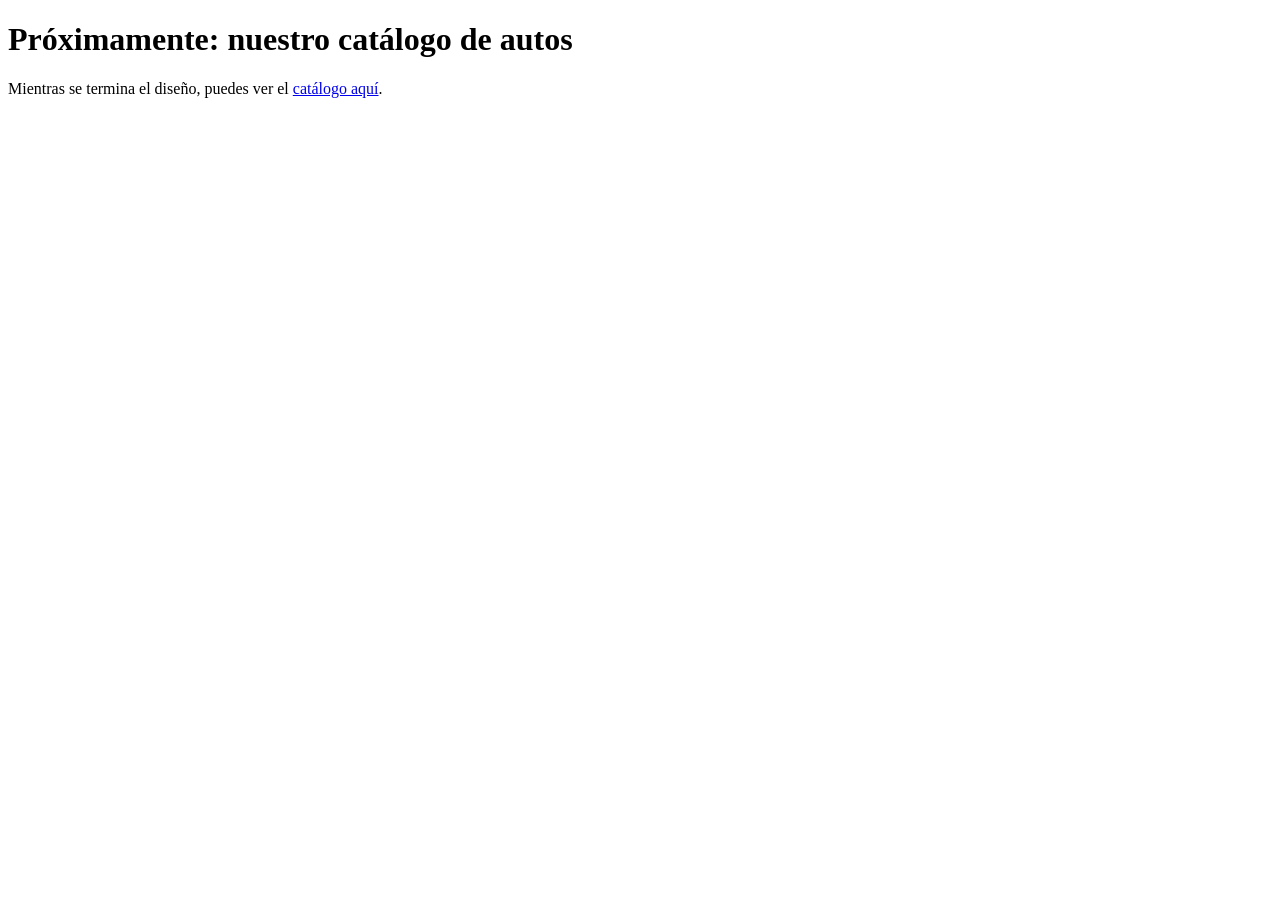
==== index.html @ 4cceaca0 "Add files via upload" ====
<!DOCTYPE html>
<html lang="es">
<head>
  <meta charset="UTF-8" />
  <meta name="viewport" content="width=device-width, initial-scale=1.0" />
  <title>Tu Agencia de Autos</title>
</head>
<body>
  <h1>Próximamente: nuestro catálogo de autos</h1>
  <p>Mientras se termina el diseño, puedes ver el <a href="catalogo.html">catálogo aquí</a>.</p>

  <!-- NOTA para quien diseñe esta página:
       El catálogo real vive en /data/autos.json y se actualiza
       automáticamente desde /admin.html. No hay que tocar ese archivo
       a mano, solo leerlo con fetch() como en catalogo.html -->
</body>
</html>
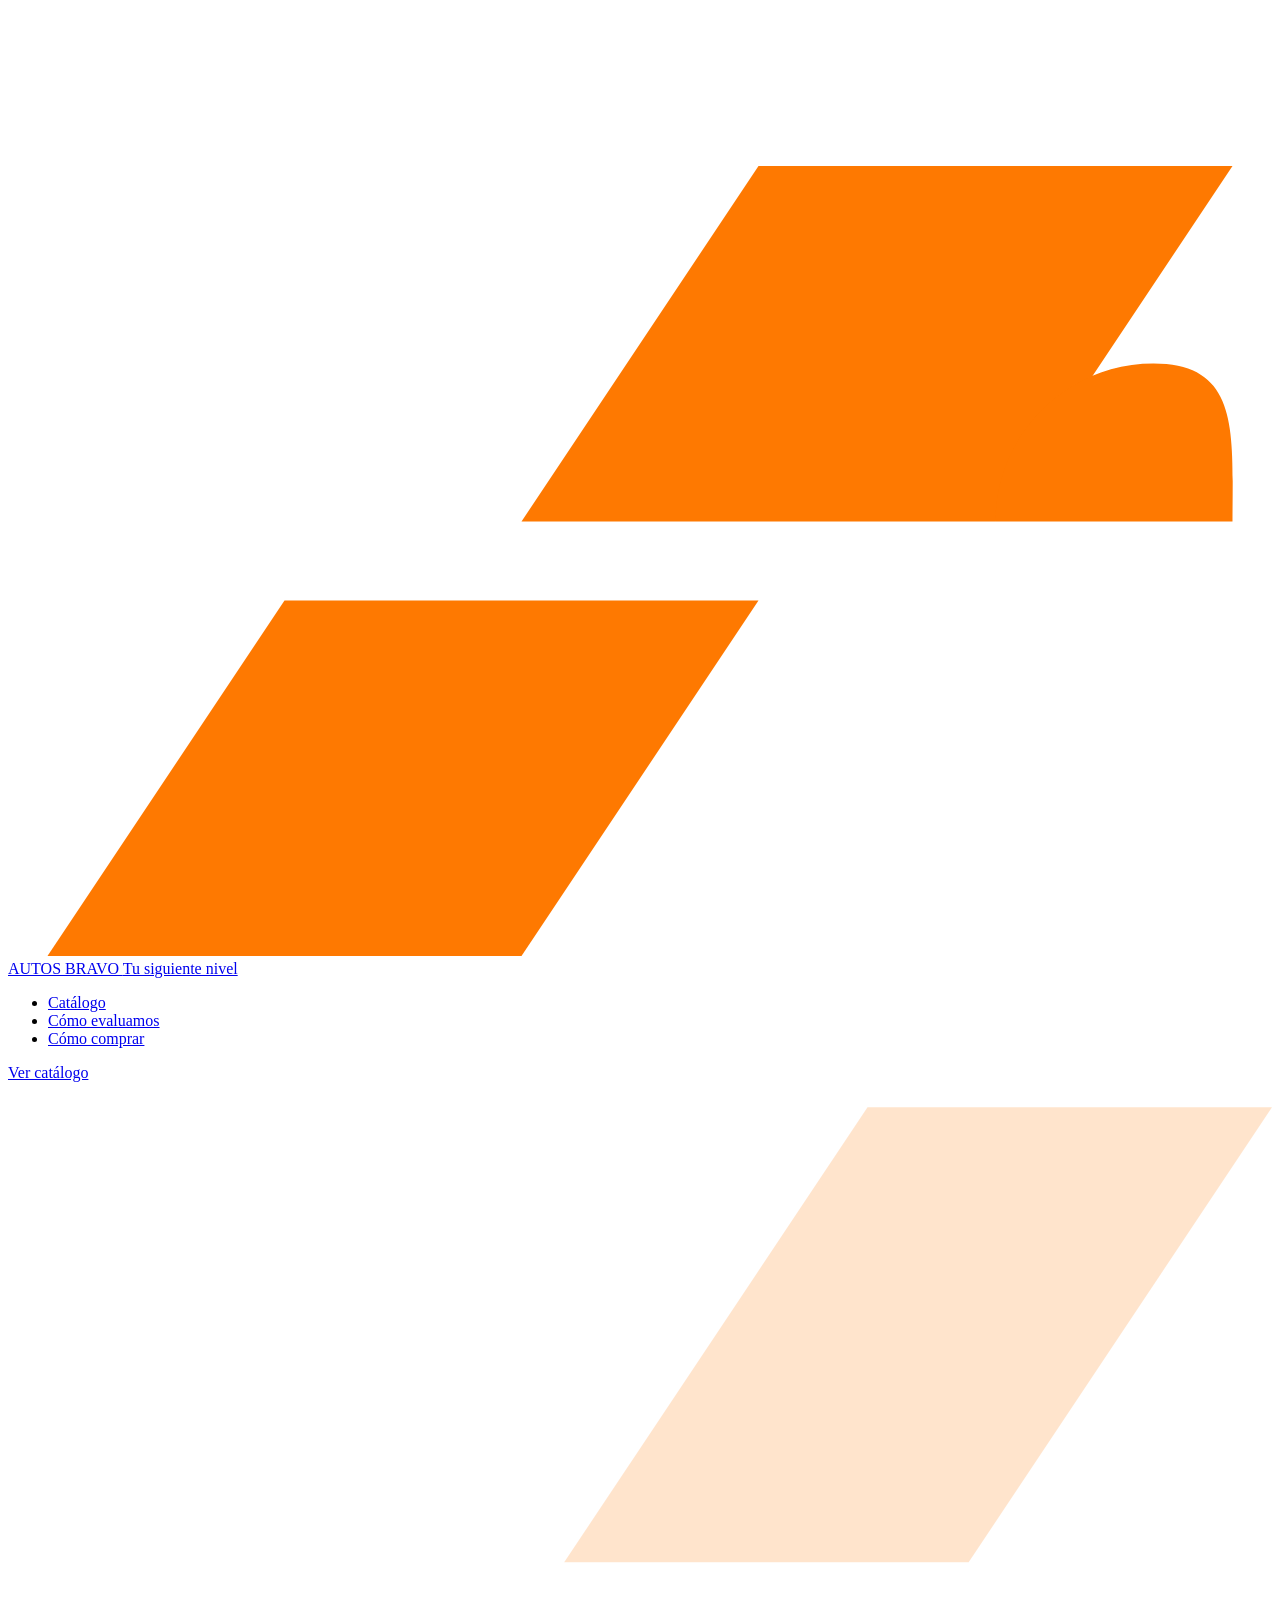
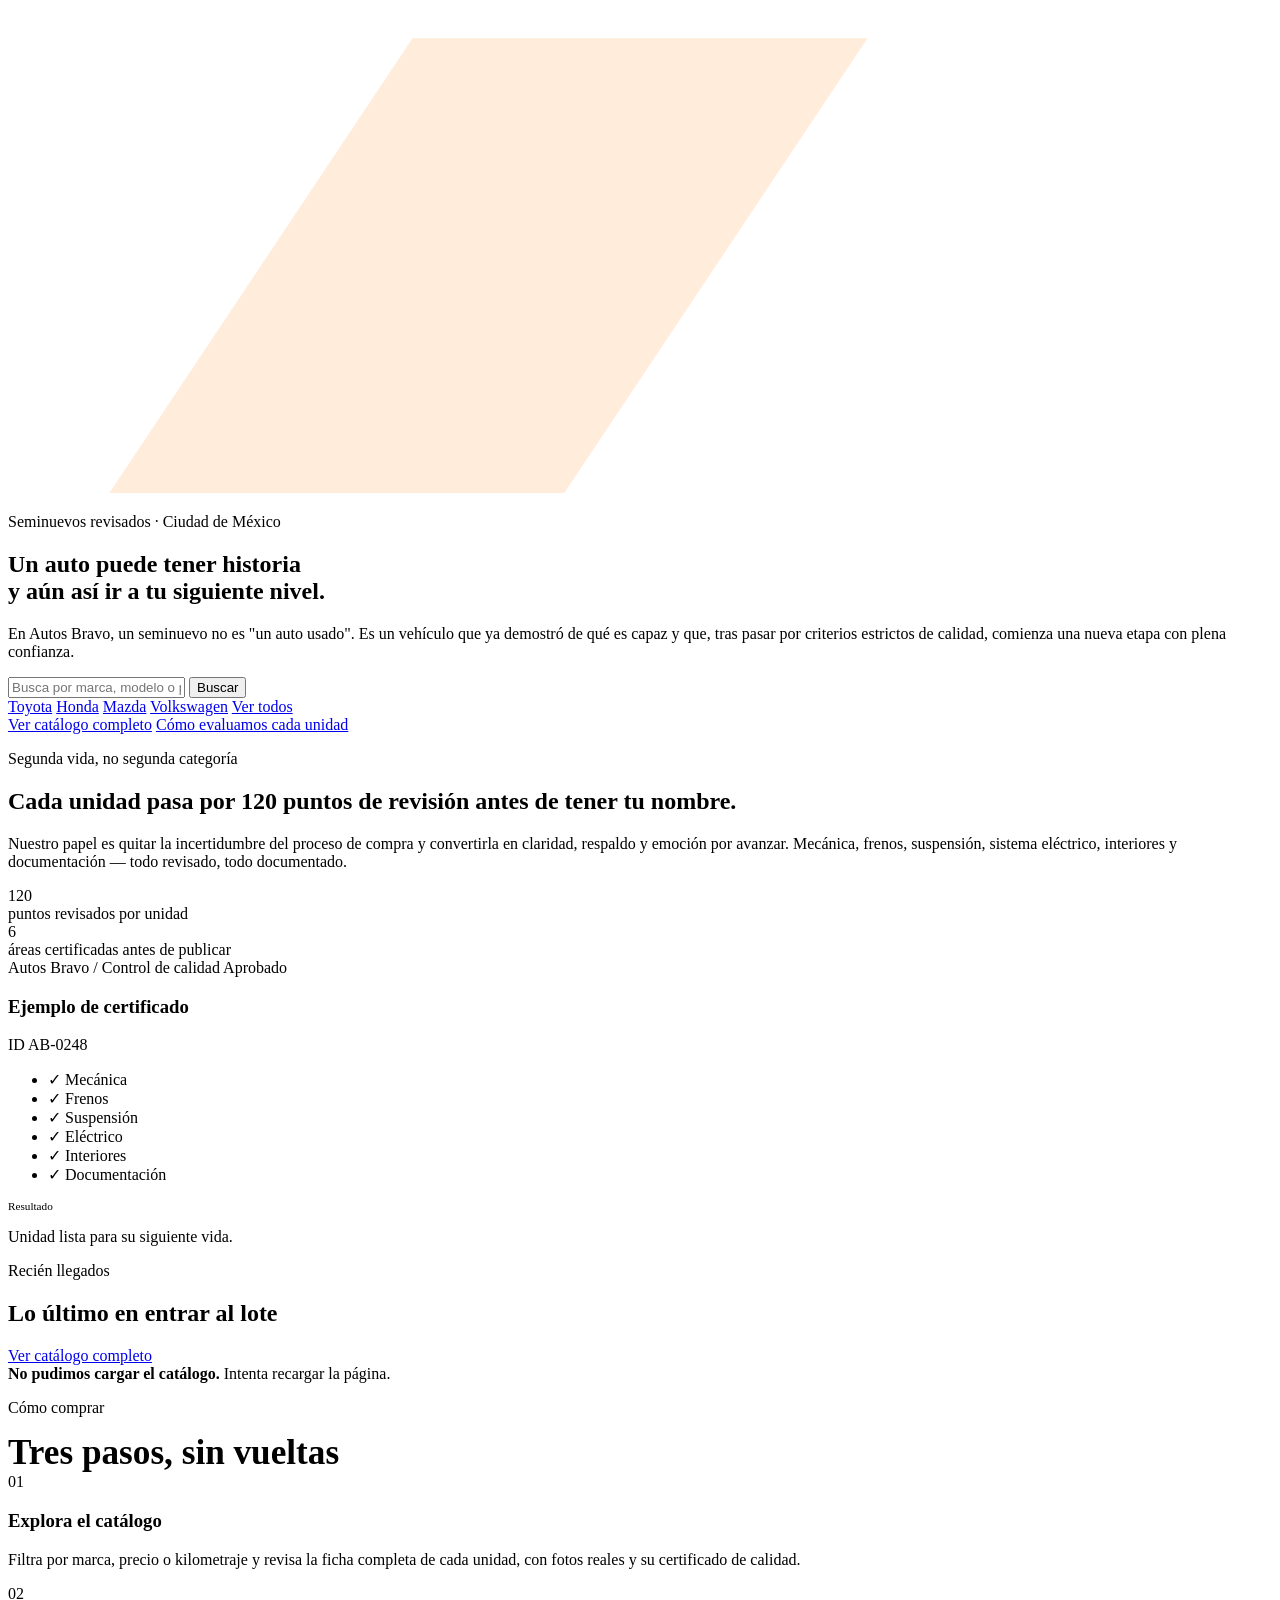
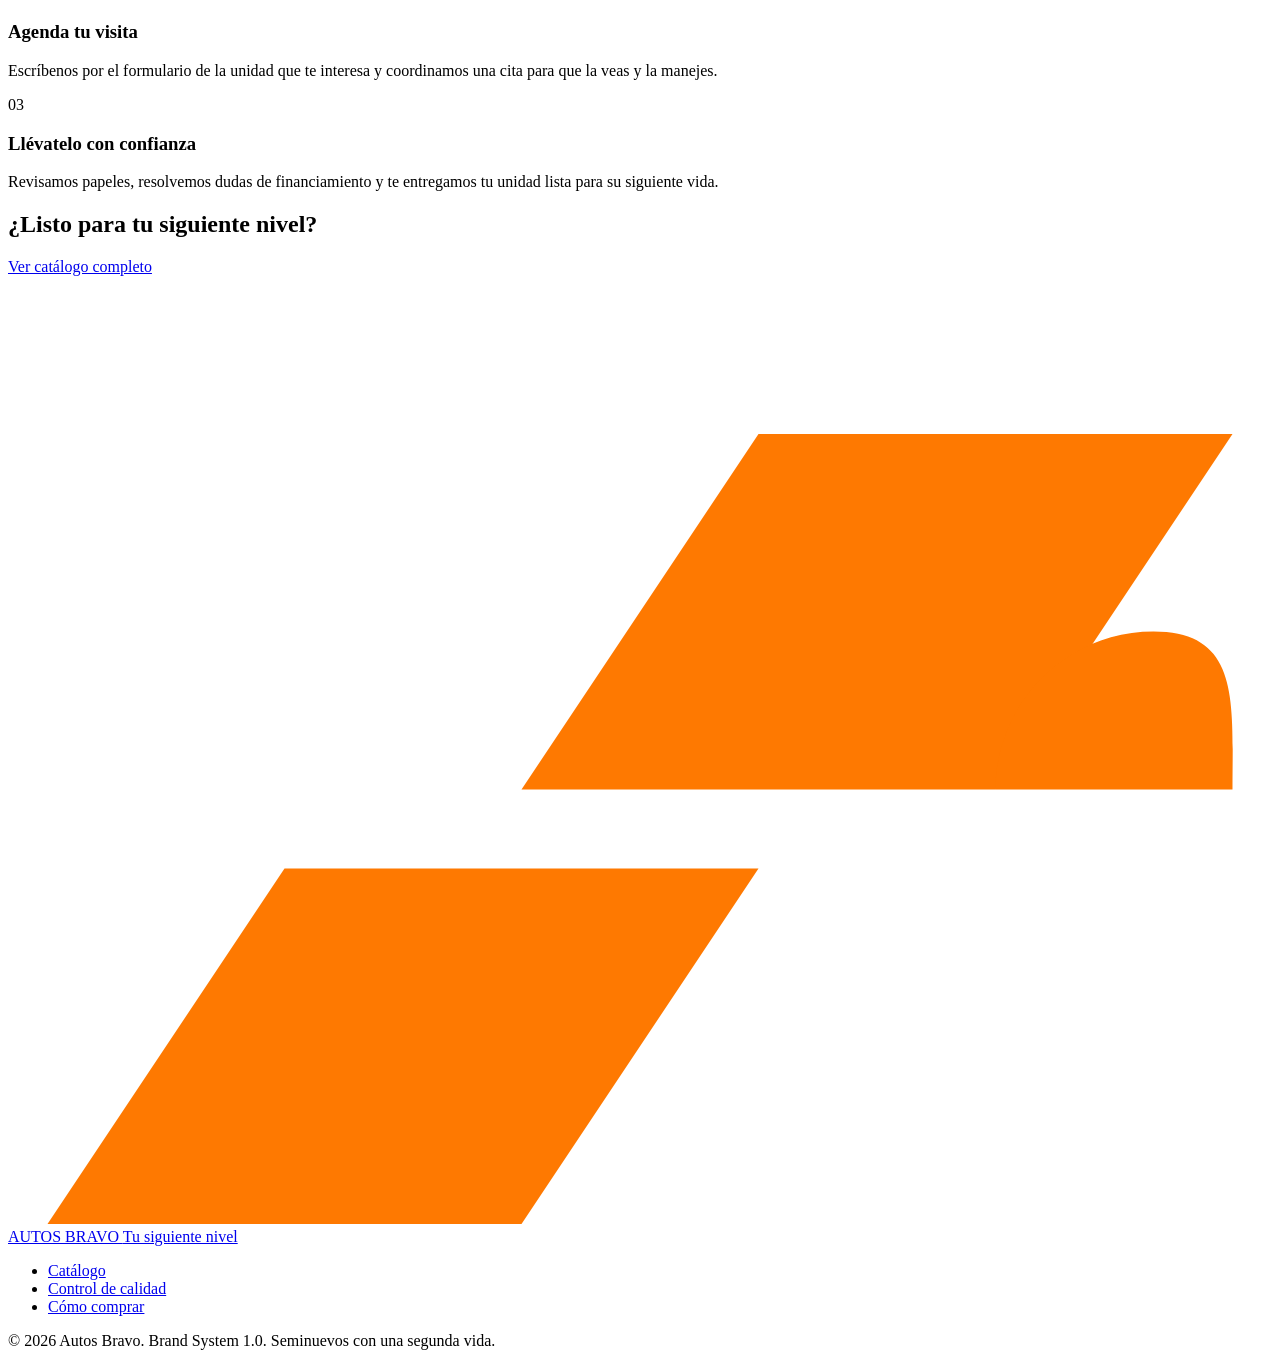
==== commit a2790ece: "Add files via upload" ====
--- a/index.html
+++ b/index.html
@@ -1,17 +1,229 @@
 <!DOCTYPE html>
 <html lang="es">
 <head>
-  <meta charset="UTF-8" />
-  <meta name="viewport" content="width=device-width, initial-scale=1.0" />
-  <title>Tu Agencia de Autos</title>
+<meta charset="UTF-8" />
+<meta name="viewport" content="width=device-width, initial-scale=1.0" />
+<title>Autos Bravo — Tu siguiente nivel</title>
+<meta name="description" content="Seminuevos con una segunda vida. Cada unidad pasa por 120 puntos de revisión antes de llegar a ti." />
+<link rel="preconnect" href="https://fonts.googleapis.com">
+<link rel="preconnect" href="https://fonts.gstatic.com" crossorigin>
+<link href="https://fonts.googleapis.com/css2?family=Barlow+Condensed:ital,wght@0,600;0,700;0,800;1,700&family=Inter:ital,wght@0,400;0,500;0,600;0,700;0,800;1,700;1,800;1,900&display=swap" rel="stylesheet">
+<link rel="stylesheet" href="css/estilos.css">
 </head>
 <body>
-  <h1>Próximamente: nuestro catálogo de autos</h1>
-  <p>Mientras se termina el diseño, puedes ver el <a href="catalogo.html">catálogo aquí</a>.</p>
-
-  <!-- NOTA para quien diseñe esta página:
-       El catálogo real vive en /data/autos.json y se actualiza
-       automáticamente desde /admin.html. No hay que tocar ese archivo
-       a mano, solo leerlo con fetch() como en catalogo.html -->
+
+<header class="site-header">
+  <div class="wrap">
+    <a href="index.html" class="logo" aria-label="Autos Bravo — inicio">
+      <svg viewBox="0 0 64 48" fill="none" xmlns="http://www.w3.org/2000/svg" aria-hidden="true">
+        <path d="M2 48L14 30H38L26 48H2Z" fill="#FE7901"/>
+        <path d="M26 26L38 8H62L50 26H26Z" fill="#FE7901"/>
+        <path d="M50 26C50 21.5817 53.5817 18 58 18C62.4183 18 62 21.5817 62 26H50Z" fill="#FE7901"/>
+      </svg>
+      <span class="logo-text">
+        <span class="nombre">AUTOS BRAVO</span>
+        <span class="tagline">Tu siguiente nivel</span>
+      </span>
+    </a>
+    <ul class="nav-links">
+      <li><a href="catalogo.html">Catálogo</a></li>
+      <li><a href="#certificado">Cómo evaluamos</a></li>
+      <li><a href="#proceso">Cómo comprar</a></li>
+    </ul>
+    <a href="catalogo.html" class="btn btn--primary">Ver catálogo</a>
+  </div>
+</header>
+
+<section class="hero">
+  <svg class="hero-shape" viewBox="0 0 500 400" fill="none" xmlns="http://www.w3.org/2000/svg" aria-hidden="true">
+    <path d="M40 400L160 220H340L220 400H40Z" fill="#FE7901" fill-opacity="0.14"/>
+    <path d="M220 190L340 10H500L380 190H220Z" fill="#FE7901" fill-opacity="0.2"/>
+  </svg>
+  <div class="wrap hero-content">
+    <p class="eyebrow eyebrow--onDark">Seminuevos revisados · Ciudad de México</p>
+    <h1>Un auto puede tener historia<br>y aún así ir a <span class="accent">tu siguiente nivel.</span></h1>
+    <p class="lede">En Autos Bravo, un seminuevo no es "un auto usado". Es un vehículo que ya demostró de qué es capaz y que, tras pasar por criterios estrictos de calidad, comienza una nueva etapa con plena confianza.</p>
+
+    <form class="hero-buscador" action="catalogo.html" method="get">
+      <input type="text" name="q" placeholder="Busca por marca, modelo o palabra clave" />
+      <button type="submit" class="btn btn--primary">Buscar</button>
+    </form>
+    <div class="hero-chips">
+      <a href="catalogo.html?marca=Toyota">Toyota</a>
+      <a href="catalogo.html?marca=Honda">Honda</a>
+      <a href="catalogo.html?marca=Mazda">Mazda</a>
+      <a href="catalogo.html?marca=Volkswagen">Volkswagen</a>
+      <a href="catalogo.html">Ver todos</a>
+    </div>
+
+    <div class="hero-actions">
+      <a href="catalogo.html" class="btn btn--primary">Ver catálogo completo</a>
+      <a href="#certificado" class="btn btn--outline-light">Cómo evaluamos cada unidad</a>
+    </div>
+  </div>
+</section>
+
+<section class="certificado-section" id="certificado">
+  <div class="wrap certificado-grid">
+    <div class="certificado-copy">
+      <p class="eyebrow">Segunda vida, no segunda categoría</p>
+      <h2>Cada unidad pasa por 120 puntos de revisión antes de tener tu nombre.</h2>
+      <p>Nuestro papel es quitar la incertidumbre del proceso de compra y convertirla en claridad, respaldo y emoción por avanzar. Mecánica, frenos, suspensión, sistema eléctrico, interiores y documentación — todo revisado, todo documentado.</p>
+      <div class="stat-row">
+        <div>
+          <div class="stat-num">120</div>
+          <div class="stat-label">puntos revisados por unidad</div>
+        </div>
+        <div>
+          <div class="stat-num">6</div>
+          <div class="stat-label">áreas certificadas antes de publicar</div>
+        </div>
+      </div>
+    </div>
+
+    <div class="certificado-card">
+      <div class="certificado-head">
+        <span>Autos Bravo / Control de calidad</span>
+        <span class="badge-aprobado">Aprobado</span>
+      </div>
+      <div class="certificado-body">
+        <h3>Ejemplo de certificado</h3>
+        <p class="certificado-id">ID AB-0248</p>
+        <ul class="checklist" id="checklist">
+          <li style="animation-delay:.05s"><span class="ok">✓</span> Mecánica</li>
+          <li style="animation-delay:.15s"><span class="ok">✓</span> Frenos</li>
+          <li style="animation-delay:.25s"><span class="ok">✓</span> Suspensión</li>
+          <li style="animation-delay:.35s"><span class="ok">✓</span> Eléctrico</li>
+          <li style="animation-delay:.45s"><span class="ok">✓</span> Interiores</li>
+          <li style="animation-delay:.55s"><span class="ok">✓</span> Documentación</li>
+        </ul>
+        <div class="certificado-result">
+          <p class="eyebrow" style="font-size:.7rem;">Resultado</p>
+          <p>Unidad lista para su siguiente vida.</p>
+        </div>
+      </div>
+    </div>
+  </div>
+</section>
+
+<section class="destacados">
+  <div class="wrap">
+    <div class="section-head">
+      <div>
+        <p class="eyebrow">Recién llegados</p>
+        <h2>Lo último en entrar al lote</h2>
+      </div>
+      <a href="catalogo.html" class="btn btn--outline">Ver catálogo completo</a>
+    </div>
+    <div class="grid-autos" id="grid-destacados">
+      <!-- Se llena automáticamente desde data/autos.json -->
+    </div>
+  </div>
+</section>
+
+<section class="proceso" id="proceso">
+  <div class="wrap">
+    <p class="eyebrow">Cómo comprar</p>
+    <h2 style="font-family:var(--f-body);font-weight:800;font-size:clamp(1.6rem,3vw,2.2rem);margin:.4rem 0 0;">Tres pasos, sin vueltas</h2>
+    <div class="proceso-grid">
+      <div class="paso">
+        <div class="num">01</div>
+        <h3>Explora el catálogo</h3>
+        <p>Filtra por marca, precio o kilometraje y revisa la ficha completa de cada unidad, con fotos reales y su certificado de calidad.</p>
+      </div>
+      <div class="paso">
+        <div class="num">02</div>
+        <h3>Agenda tu visita</h3>
+        <p>Escríbenos por el formulario de la unidad que te interesa y coordinamos una cita para que la veas y la manejes.</p>
+      </div>
+      <div class="paso">
+        <div class="num">03</div>
+        <h3>Llévatelo con confianza</h3>
+        <p>Revisamos papeles, resolvemos dudas de financiamiento y te entregamos tu unidad lista para su siguiente vida.</p>
+      </div>
+    </div>
+  </div>
+</section>
+
+<section class="cta-final">
+  <div class="wrap">
+    <h2>¿Listo para tu siguiente nivel?</h2>
+    <a href="catalogo.html" class="btn btn--dark">Ver catálogo completo</a>
+  </div>
+</section>
+
+<footer class="site-footer">
+  <div class="wrap">
+    <div class="footer-top">
+      <a href="index.html" class="logo logo--onDark">
+        <svg viewBox="0 0 64 48" fill="none" xmlns="http://www.w3.org/2000/svg" aria-hidden="true">
+          <path d="M2 48L14 30H38L26 48H2Z" fill="#FE7901"/>
+          <path d="M26 26L38 8H62L50 26H26Z" fill="#FE7901"/>
+          <path d="M50 26C50 21.5817 53.5817 18 58 18C62.4183 18 62 21.5817 62 26H50Z" fill="#FE7901"/>
+        </svg>
+        <span class="logo-text">
+          <span class="nombre">AUTOS BRAVO</span>
+          <span class="tagline">Tu siguiente nivel</span>
+        </span>
+      </a>
+      <ul class="footer-nav">
+        <li><a href="catalogo.html">Catálogo</a></li>
+        <li><a href="#certificado">Control de calidad</a></li>
+        <li><a href="#proceso">Cómo comprar</a></li>
+      </ul>
+    </div>
+    <div class="footer-bottom">
+      <span>© 2026 Autos Bravo. Brand System 1.0.</span>
+      <span>Seminuevos con una segunda vida.</span>
+    </div>
+  </div>
+</footer>
+
+<script>
+  const fmtMXN = (n) => "$" + Number(n).toLocaleString("es-MX");
+
+  function tarjetaAuto(a) {
+    const foto = a.foto
+      ? `<img src="${a.foto}" alt="${a.marca} ${a.modelo}" loading="lazy" />`
+      : `<div class="sin-foto">Sin foto</div>`;
+    return `
+      <a href="catalogo.html" class="auto-card">
+        <div class="foto-wrap">
+          ${foto}
+          <span class="badge-nuevo badge-nuevo--orange">Nuevo ingreso</span>
+        </div>
+        <div class="info">
+          <div class="marca-modelo">${a.marca} ${a.modelo} ${a.anio || ""}</div>
+          <div class="precio">${fmtMXN(a.precio)}</div>
+          <div class="chips">
+            <span class="chip">${a.kilometraje ? a.kilometraje.toLocaleString("es-MX") + " km" : "S/D"}</span>
+            <span class="chip">${a.color || "S/D"}</span>
+          </div>
+          <span class="ver-btn">Ver ficha completa →</span>
+        </div>
+      </a>`;
+  }
+
+  fetch("data/autos.json?_=" + Date.now())
+    .then((r) => r.json())
+    .then((autos) => {
+      const disponibles = autos.filter((a) => a.disponible !== false);
+      const grid = document.getElementById("grid-destacados");
+      if (disponibles.length === 0) {
+        grid.innerHTML = `
+          <div class="empty-state">
+            <strong>Aún no hay unidades publicadas.</strong>
+            Estamos preparando el próximo lote. Vuelve pronto o revisa el catálogo completo.
+          </div>`;
+        return;
+      }
+      grid.innerHTML = disponibles.slice(0, 3).map(tarjetaAuto).join("");
+    })
+    .catch(() => {
+      document.getElementById("grid-destacados").innerHTML =
+        `<div class="empty-state"><strong>No pudimos cargar el catálogo.</strong> Intenta recargar la página.</div>`;
+    });
+</script>
+
 </body>
 </html>
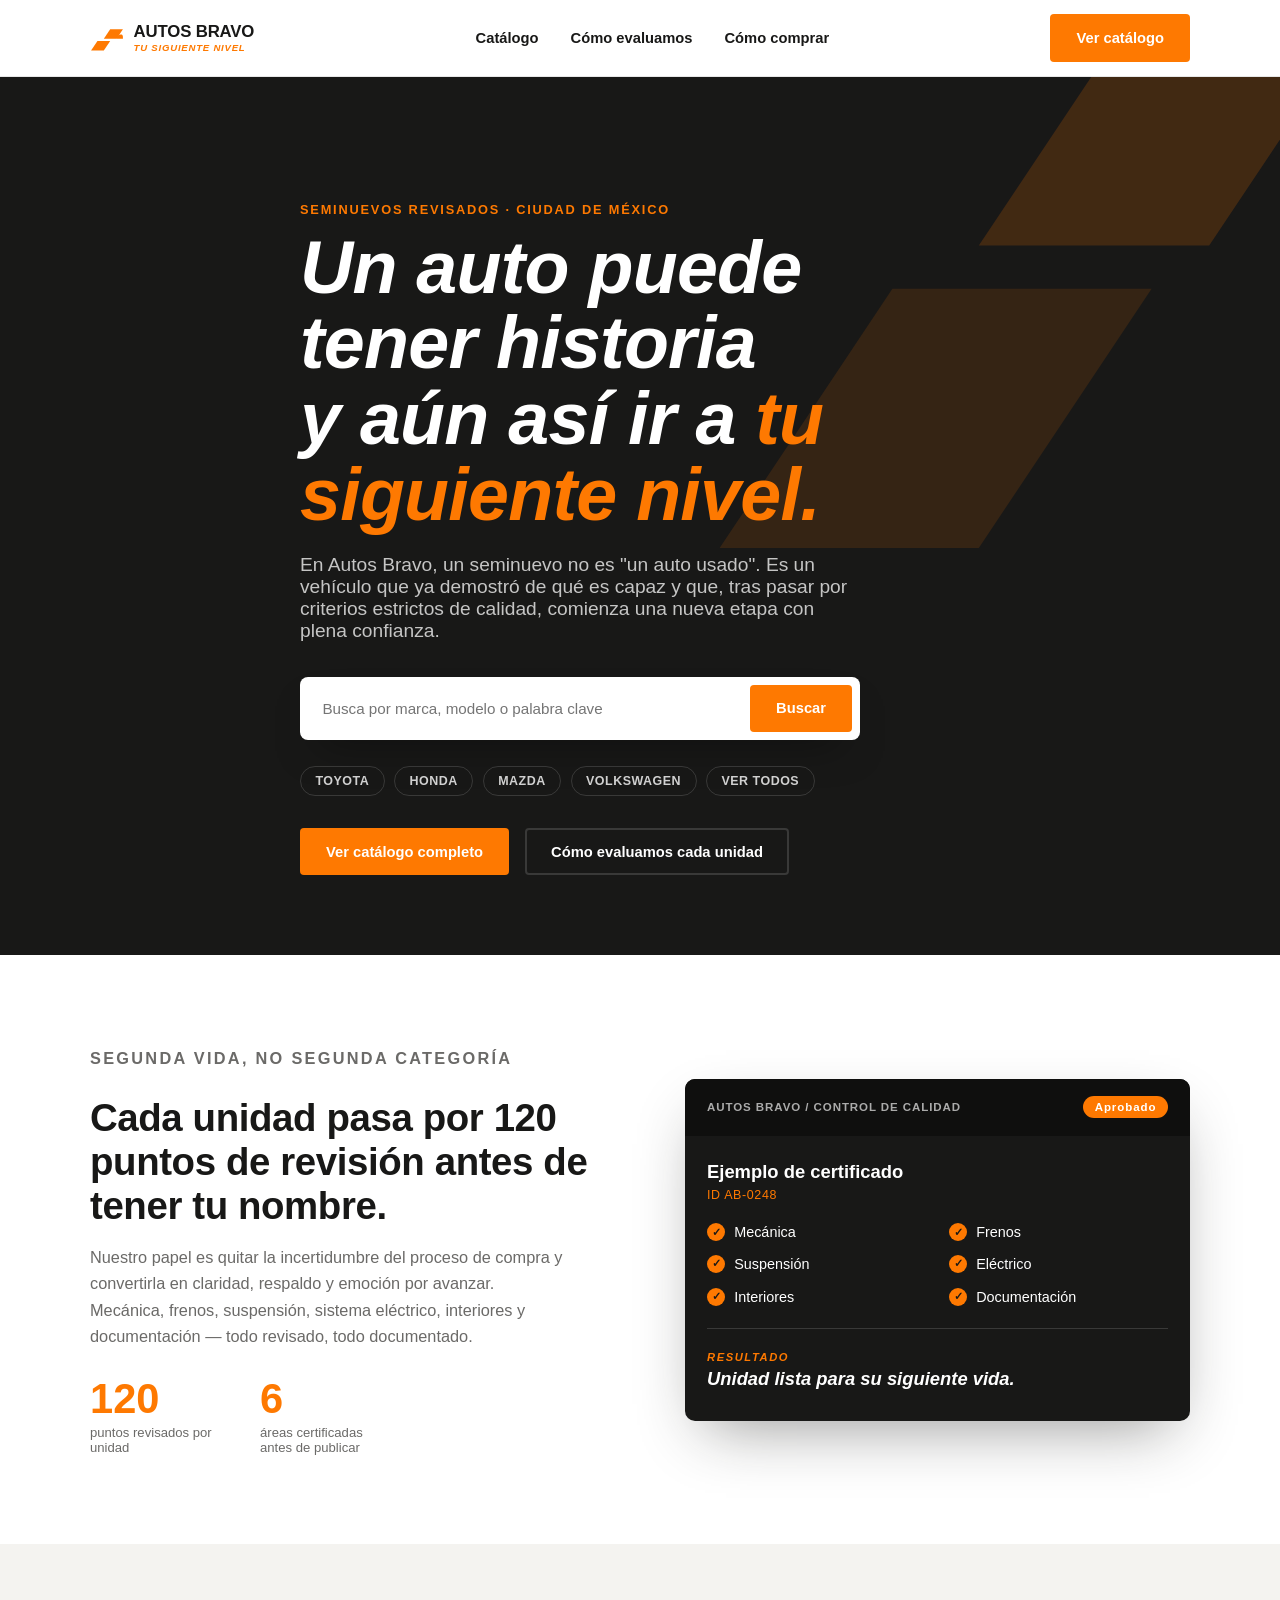
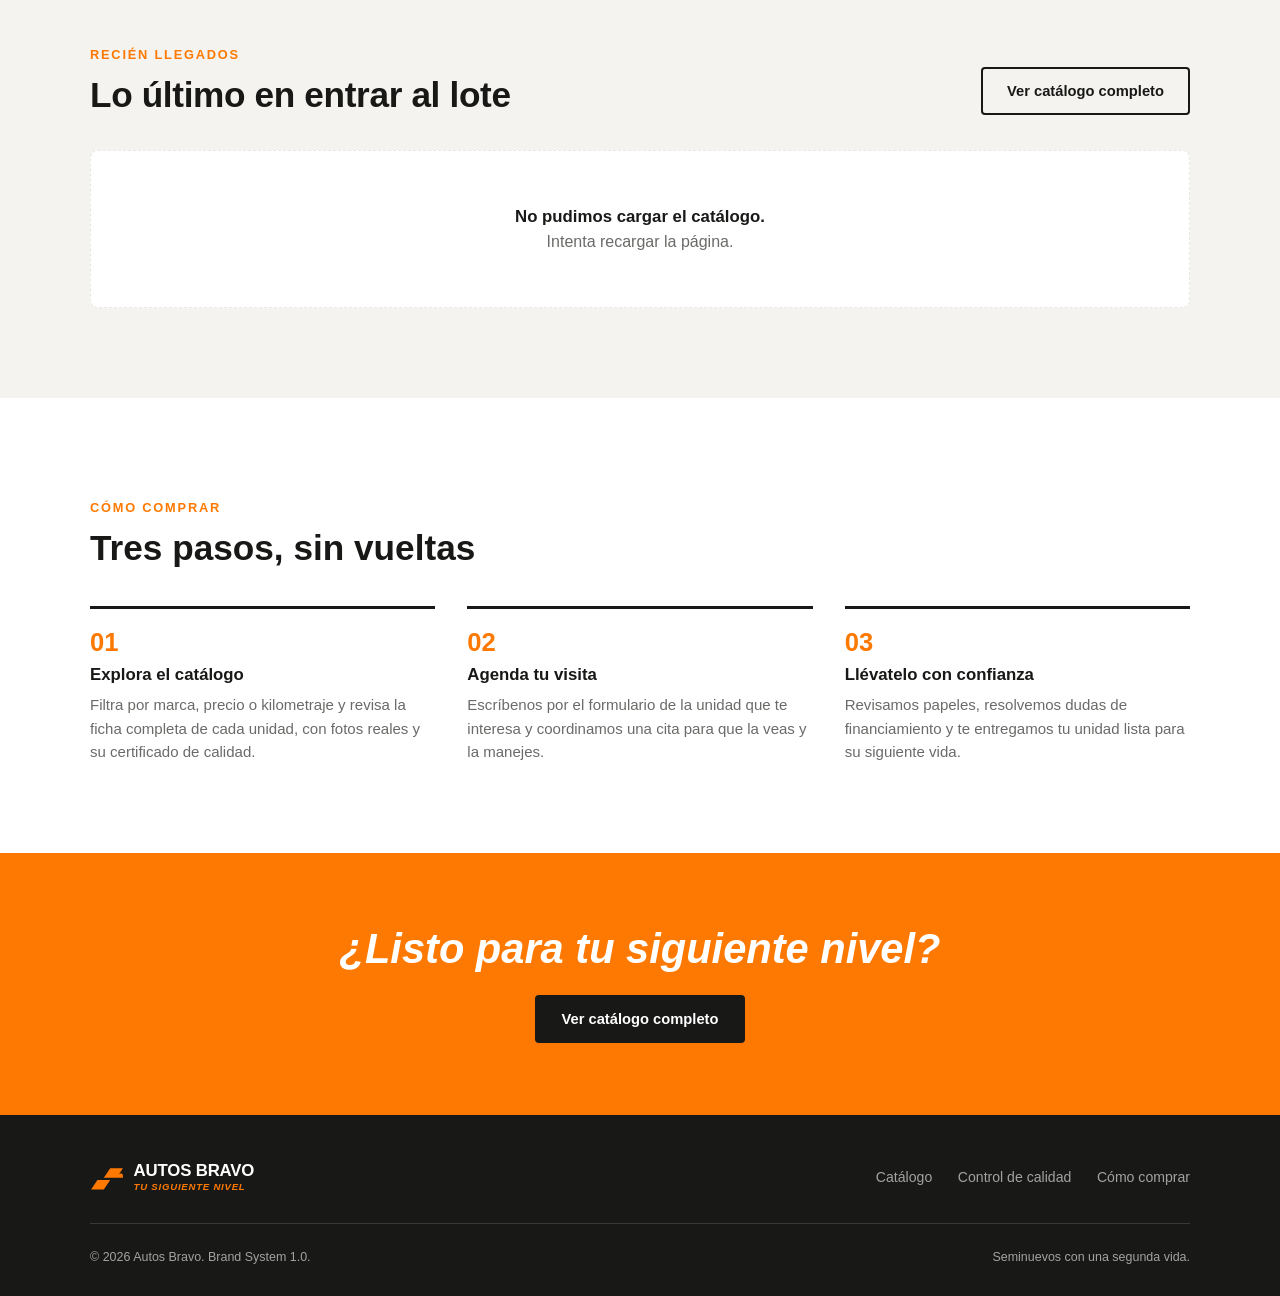
==== commit a7f6c0c7: "Add files via upload" ====
--- a/index.html
+++ b/index.html
@@ -8,7 +8,7 @@
 <link rel="preconnect" href="https://fonts.googleapis.com">
 <link rel="preconnect" href="https://fonts.gstatic.com" crossorigin>
 <link href="https://fonts.googleapis.com/css2?family=Barlow+Condensed:ital,wght@0,600;0,700;0,800;1,700&family=Inter:ital,wght@0,400;0,500;0,600;0,700;0,800;1,700;1,800;1,900&display=swap" rel="stylesheet">
-<link rel="stylesheet" href="css/estilos.css">
+<link rel="stylesheet" href="estilos.css">
 </head>
 <body>
 
--- a/estilos.css
+++ b/estilos.css
@@ -0,0 +1,626 @@
+/* ==========================================================================
+   AUTOS BRAVO — Design tokens (Brand System 1.0)
+   ========================================================================== */
+
+:root {
+  /* Paleta oficial */
+  --bravo-orange: #FE7901;
+  --carbon: #181817;
+  --white: #FFFFFF;
+  --warm-gray: #F4F3F0;
+  --road-gray: #6B6A68;
+
+  /* Derivados */
+  --carbon-soft: #26251f;
+  --orange-soft: #ffe6d1;
+  --line: rgba(24, 24, 23, 0.1);
+  --line-on-dark: rgba(255, 255, 255, 0.14);
+
+  /* Tipografía */
+  --f-display: "Inter", sans-serif;      /* titulares — usar 900 italic */
+  --f-body: "Inter", sans-serif;          /* cuerpo / UI */
+  --f-data: "Barlow Condensed", sans-serif; /* specs / datos compactos */
+
+  /* Espaciado */
+  --radius: 4px;
+  --container: 1180px;
+}
+
+* { box-sizing: border-box; }
+
+html { scroll-behavior: smooth; }
+
+body {
+  margin: 0;
+  font-family: var(--f-body);
+  color: var(--carbon);
+  background: var(--white);
+  -webkit-font-smoothing: antialiased;
+}
+
+img { max-width: 100%; display: block; }
+
+a { color: inherit; text-decoration: none; }
+
+.wrap {
+  max-width: var(--container);
+  margin: 0 auto;
+  padding: 0 clamp(1.25rem, 4vw, 2.5rem);
+}
+
+/* Enfoque visible de teclado, en toda la marca */
+a:focus-visible,
+button:focus-visible,
+input:focus-visible,
+select:focus-visible {
+  outline: 3px solid var(--bravo-orange);
+  outline-offset: 2px;
+}
+
+@media (prefers-reduced-motion: reduce) {
+  * { animation-duration: 0.001ms !important; animation-iteration-count: 1 !important; transition-duration: 0.001ms !important; scroll-behavior: auto !important; }
+}
+
+/* ==========================================================================
+   Eyebrow / etiquetas
+   ========================================================================== */
+.eyebrow {
+  font-family: var(--f-data);
+  font-weight: 700;
+  letter-spacing: 0.14em;
+  text-transform: uppercase;
+  font-size: 0.8rem;
+  color: var(--bravo-orange);
+}
+
+.eyebrow--dark { color: var(--carbon); }
+.eyebrow--onDark { color: var(--bravo-orange); }
+
+.rule {
+  width: 46px;
+  height: 5px;
+  background: var(--bravo-orange);
+  border-radius: 2px;
+  margin: 0.9rem 0 1.4rem;
+}
+
+/* ==========================================================================
+   Logo (SVG + wordmark recreados del brandbook, sin assets externos)
+   ========================================================================== */
+.logo { display: inline-flex; align-items: center; gap: 0.6rem; }
+.logo svg { width: 34px; height: auto; flex-shrink: 0; }
+.logo-text { display: flex; flex-direction: column; line-height: 1; }
+.logo-text .nombre {
+  font-family: var(--f-display);
+  font-weight: 900;
+  font-style: normal;
+  letter-spacing: -0.01em;
+  font-size: 1.05rem;
+  color: var(--carbon);
+}
+.logo-text .tagline {
+  font-family: var(--f-data);
+  font-weight: 700;
+  font-style: italic;
+  letter-spacing: 0.08em;
+  text-transform: uppercase;
+  font-size: 0.6rem;
+  color: var(--bravo-orange);
+  margin-top: 0.15rem;
+}
+.logo--onDark .nombre { color: var(--white); }
+
+/* ==========================================================================
+   Header / navegación
+   ========================================================================== */
+.site-header {
+  position: sticky;
+  top: 0;
+  z-index: 40;
+  background: rgba(255, 255, 255, 0.92);
+  backdrop-filter: blur(6px);
+  border-bottom: 1px solid var(--line);
+}
+.site-header .wrap {
+  display: flex;
+  align-items: center;
+  justify-content: space-between;
+  height: 76px;
+}
+.nav-links {
+  display: flex;
+  align-items: center;
+  gap: 2rem;
+  list-style: none;
+  margin: 0;
+  padding: 0;
+}
+.nav-links a {
+  font-size: 0.92rem;
+  font-weight: 600;
+  color: var(--carbon);
+}
+.nav-links a:hover { color: var(--bravo-orange); }
+
+.btn {
+  display: inline-flex;
+  align-items: center;
+  justify-content: center;
+  gap: 0.5rem;
+  font-family: var(--f-body);
+  font-weight: 700;
+  font-size: 0.92rem;
+  padding: 0.85rem 1.5rem;
+  border-radius: var(--radius);
+  border: 2px solid transparent;
+  cursor: pointer;
+  transition: transform 0.15s ease, background 0.15s ease, color 0.15s ease, border-color 0.15s ease;
+}
+.btn:hover { transform: translateY(-1px); }
+.btn--primary { background: var(--bravo-orange); color: var(--white); }
+.btn--primary:hover { background: #e56c00; }
+.btn--dark { background: var(--carbon); color: var(--white); }
+.btn--dark:hover { background: #000; }
+.btn--outline { background: transparent; color: var(--carbon); border-color: var(--carbon); }
+.btn--outline:hover { background: var(--carbon); color: var(--white); }
+.btn--outline-light { background: transparent; color: var(--white); border-color: var(--line-on-dark); }
+.btn--outline-light:hover { background: var(--white); color: var(--carbon); }
+
+/* ==========================================================================
+   Hero
+   ========================================================================== */
+.hero {
+  position: relative;
+  background: var(--carbon);
+  color: var(--white);
+  overflow: hidden;
+  padding: clamp(3.5rem, 9vw, 7rem) 0 clamp(3rem, 7vw, 5rem);
+}
+.hero-shape {
+  position: absolute;
+  top: -12%;
+  right: -8%;
+  width: min(720px, 60vw);
+  opacity: 0.9;
+  pointer-events: none;
+}
+.hero-content { position: relative; z-index: 2; max-width: 760px; }
+.hero h1 {
+  font-family: var(--f-display);
+  font-style: italic;
+  font-weight: 900;
+  letter-spacing: -0.01em;
+  font-size: clamp(2.6rem, 6.4vw, 4.6rem);
+  line-height: 1.03;
+  margin: 0 0 1.3rem;
+}
+.hero h1 .accent { color: var(--bravo-orange); }
+.hero p.lede {
+  font-size: clamp(1.02rem, 1.6vw, 1.2rem);
+  color: rgba(255, 255, 255, 0.75);
+  max-width: 560px;
+  margin: 0 0 2.2rem;
+}
+.hero-actions { display: flex; gap: 1rem; flex-wrap: wrap; }
+
+/* ==========================================================================
+   Certificado de calidad — pieza distintiva de marca
+   ========================================================================== */
+.certificado-section { background: var(--white); padding: clamp(3.5rem, 7vw, 6rem) 0; }
+.certificado-grid {
+  display: grid;
+  grid-template-columns: 1.05fr 1fr;
+  gap: clamp(2rem, 5vw, 4rem);
+  align-items: center;
+}
+.certificado-copy h2 {
+  font-family: var(--f-body);
+  font-weight: 800;
+  font-size: clamp(1.7rem, 3.2vw, 2.4rem);
+  letter-spacing: -0.01em;
+  margin: 0 0 1rem;
+}
+.certificado-copy p { color: var(--road-gray); font-size: 1.02rem; line-height: 1.6; margin: 0 0 1.6rem; max-width: 480px; }
+.stat-row { display: flex; gap: 2.5rem; margin-top: 1.8rem; }
+.stat-num {
+  font-family: var(--f-data);
+  font-weight: 800;
+  font-size: 2.6rem;
+  color: var(--bravo-orange);
+  line-height: 1;
+}
+.stat-label { font-size: 0.82rem; color: var(--road-gray); max-width: 130px; margin-top: 0.35rem; }
+
+.certificado-card {
+  background: var(--carbon);
+  border-radius: 10px;
+  overflow: hidden;
+  box-shadow: 0 24px 60px -20px rgba(24, 24, 23, 0.45);
+}
+.certificado-head {
+  display: flex;
+  justify-content: space-between;
+  align-items: center;
+  padding: 1.1rem 1.4rem;
+  background: #0f0f0e;
+}
+.certificado-head span:first-child {
+  font-family: var(--f-data);
+  font-weight: 700;
+  letter-spacing: 0.08em;
+  text-transform: uppercase;
+  font-size: 0.72rem;
+  color: rgba(255, 255, 255, 0.65);
+}
+.badge-aprobado {
+  background: var(--bravo-orange);
+  color: var(--white);
+  font-family: var(--f-data);
+  font-weight: 700;
+  font-size: 0.72rem;
+  letter-spacing: 0.08em;
+  padding: 0.3rem 0.7rem;
+  border-radius: 999px;
+}
+.certificado-body { padding: 1.6rem 1.4rem 1.9rem; color: var(--white); }
+.certificado-body h3 { margin: 0 0 0.3rem; font-size: 1.15rem; font-weight: 800; }
+.certificado-id { font-family: var(--f-data); font-size: 0.78rem; color: var(--bravo-orange); letter-spacing: 0.05em; margin: 0 0 1.3rem; }
+.checklist { display: grid; grid-template-columns: 1fr 1fr; gap: 0.9rem 1.5rem; margin: 0 0 1.4rem; padding: 0; list-style: none; }
+.checklist li {
+  display: flex;
+  align-items: center;
+  gap: 0.55rem;
+  font-size: 0.9rem;
+  opacity: 0;
+  transform: translateY(6px);
+  animation: tick-in 0.5s ease forwards;
+}
+.checklist li .ok {
+  width: 18px; height: 18px; border-radius: 50%;
+  background: var(--bravo-orange);
+  color: var(--carbon);
+  display: inline-flex; align-items: center; justify-content: center;
+  font-size: 0.7rem; font-weight: 900; flex-shrink: 0;
+}
+@keyframes tick-in { to { opacity: 1; transform: translateY(0); } }
+.certificado-result {
+  border-top: 1px solid var(--line-on-dark);
+  padding-top: 1.1rem;
+}
+.certificado-result .eyebrow { font-size: 0.7rem; }
+.certificado-result p {
+  font-family: var(--f-display);
+  font-style: italic;
+  font-weight: 800;
+  font-size: 1.15rem;
+  margin: 0.3rem 0 0;
+}
+
+/* ==========================================================================
+   Tarjetas de auto (mismo lenguaje visual que sus templates de redes)
+   ========================================================================== */
+.destacados { background: var(--warm-gray); padding: clamp(3.5rem, 7vw, 6rem) 0; }
+.section-head {
+  display: flex;
+  justify-content: space-between;
+  align-items: flex-end;
+  gap: 1.5rem;
+  margin-bottom: 2.2rem;
+  flex-wrap: wrap;
+}
+.section-head h2 {
+  font-family: var(--f-body);
+  font-weight: 800;
+  font-size: clamp(1.6rem, 3vw, 2.2rem);
+  margin: 0.4rem 0 0;
+  letter-spacing: -0.01em;
+}
+
+.grid-autos {
+  display: grid;
+  grid-template-columns: repeat(auto-fill, minmax(270px, 1fr));
+  gap: 1.4rem;
+}
+
+.auto-card {
+  background: var(--white);
+  border: 1px solid var(--line);
+  border-radius: 10px;
+  overflow: hidden;
+  color: var(--carbon);
+  display: flex;
+  flex-direction: column;
+  transition: transform 0.18s ease, box-shadow 0.18s ease, border-color 0.18s ease;
+}
+.auto-card:hover {
+  transform: translateY(-3px);
+  box-shadow: 0 18px 34px -18px rgba(24,24,23,0.28);
+  border-color: transparent;
+}
+.auto-card .foto-wrap {
+  position: relative;
+  aspect-ratio: 4 / 3;
+  background: var(--warm-gray);
+  overflow: hidden;
+}
+.auto-card .foto-wrap img {
+  width: 100%;
+  height: 100%;
+  object-fit: cover;
+  transition: transform 0.35s ease;
+}
+.auto-card:hover .foto-wrap img { transform: scale(1.045); }
+.auto-card .foto-wrap .sin-foto {
+  position: absolute; inset: 0;
+  display: flex; align-items: center; justify-content: center;
+  color: var(--road-gray);
+  font-family: var(--f-data); text-transform: uppercase; letter-spacing: 0.1em; font-size: 0.8rem;
+}
+.badge-nuevo {
+  position: absolute; top: 0.7rem; left: 0.7rem;
+  background: var(--carbon); color: var(--white);
+  font-family: var(--f-data); font-weight: 700; letter-spacing: 0.06em;
+  font-size: 0.68rem; text-transform: uppercase;
+  padding: 0.3rem 0.65rem; border-radius: 4px;
+}
+.badge-nuevo--orange { background: var(--bravo-orange); }
+.auto-card .info { padding: 1rem 1.1rem 1.2rem; display: flex; flex-direction: column; gap: 0.4rem; flex-grow: 1; }
+.auto-card .marca-modelo {
+  font-family: var(--f-body);
+  font-weight: 700;
+  font-size: 1.02rem;
+  line-height: 1.25;
+  color: var(--carbon);
+}
+.auto-card .precio {
+  font-family: var(--f-data);
+  font-weight: 800;
+  font-size: 1.55rem;
+  color: var(--carbon);
+  margin-top: 0.1rem;
+}
+.auto-card .chips {
+  display: flex;
+  flex-wrap: wrap;
+  gap: 0.4rem;
+  margin-top: 0.3rem;
+}
+.auto-card .chip {
+  font-family: var(--f-data);
+  font-size: 0.76rem;
+  font-weight: 600;
+  letter-spacing: 0.02em;
+  text-transform: uppercase;
+  color: var(--road-gray);
+  background: var(--warm-gray);
+  padding: 0.25rem 0.55rem;
+  border-radius: 4px;
+}
+.auto-card .desc {
+  font-size: 0.85rem;
+  color: var(--road-gray);
+  line-height: 1.4;
+  margin: 0.2rem 0 0;
+}
+.auto-card .ver-btn {
+  margin-top: auto;
+  padding-top: 0.8rem;
+  font-family: var(--f-body);
+  font-weight: 700;
+  font-size: 0.85rem;
+  color: var(--bravo-orange);
+  display: flex; align-items: center; gap: 0.4rem;
+  border-top: 1px solid var(--line);
+  margin-top: 0.7rem;
+  padding-top: 0.7rem;
+}
+.auto-card .ver-btn:hover { color: var(--carbon); }
+
+/* ==========================================================================
+   Buscador en el hero (estilo marketplace)
+   ========================================================================== */
+.hero-buscador {
+  display: flex;
+  gap: 0.6rem;
+  background: var(--white);
+  padding: 0.5rem;
+  border-radius: 8px;
+  max-width: 560px;
+  margin: 0 0 1.6rem;
+  box-shadow: 0 20px 40px -20px rgba(0,0,0,0.5);
+}
+.hero-buscador input {
+  flex: 1;
+  border: none;
+  outline: none;
+  padding: 0.75rem 0.9rem;
+  font-family: var(--f-body);
+  font-size: 0.95rem;
+  color: var(--carbon);
+  background: transparent;
+}
+.hero-chips { display: flex; gap: 0.6rem; flex-wrap: wrap; margin-bottom: 2rem; }
+.hero-chips a {
+  font-family: var(--f-data);
+  font-size: 0.78rem;
+  font-weight: 600;
+  letter-spacing: 0.04em;
+  text-transform: uppercase;
+  color: rgba(255,255,255,0.8);
+  border: 1px solid var(--line-on-dark);
+  padding: 0.45rem 0.9rem;
+  border-radius: 999px;
+  transition: background 0.15s ease, color 0.15s ease, border-color 0.15s ease;
+}
+.hero-chips a:hover { background: var(--bravo-orange); border-color: var(--bravo-orange); color: var(--white); }
+
+/* ==========================================================================
+   Catálogo — layout con sidebar de filtros (estilo marketplace)
+   ========================================================================== */
+.catalogo-layout {
+  display: grid;
+  grid-template-columns: 260px 1fr;
+  gap: 2.2rem;
+  align-items: start;
+}
+.filtros-sidebar {
+  background: var(--white);
+  border: 1px solid var(--line);
+  border-radius: 10px;
+  padding: 1.4rem 1.3rem;
+  position: sticky;
+  top: 96px;
+}
+.filtro-grupo { margin-bottom: 1.5rem; }
+.filtro-grupo:last-child { margin-bottom: 0; }
+.filtro-grupo h4 {
+  font-family: var(--f-data);
+  font-weight: 700;
+  letter-spacing: 0.06em;
+  text-transform: uppercase;
+  font-size: 0.78rem;
+  color: var(--carbon);
+  margin: 0 0 0.8rem;
+  padding-bottom: 0.6rem;
+  border-bottom: 1px solid var(--line);
+}
+.check-item {
+  display: flex;
+  align-items: center;
+  gap: 0.55rem;
+  font-size: 0.9rem;
+  padding: 0.3rem 0;
+  cursor: pointer;
+  color: var(--carbon);
+}
+.check-item input { accent-color: var(--bravo-orange); width: 16px; height: 16px; }
+.rango-inputs { display: flex; align-items: center; gap: 0.5rem; }
+.rango-inputs input {
+  width: 100%;
+  font-family: var(--f-body);
+  font-size: 0.85rem;
+  padding: 0.5rem 0.6rem;
+  border: 1px solid var(--line);
+  border-radius: 4px;
+}
+.btn-limpiar {
+  width: 100%;
+  margin-top: 0.4rem;
+  background: transparent;
+  border: 1px solid var(--line);
+  color: var(--road-gray);
+  font-family: var(--f-body);
+  font-weight: 600;
+  font-size: 0.85rem;
+  padding: 0.6rem;
+  border-radius: 4px;
+  cursor: pointer;
+}
+.btn-limpiar:hover { border-color: var(--carbon); color: var(--carbon); }
+
+.catalogo-toolbar {
+  display: flex;
+  justify-content: space-between;
+  align-items: center;
+  margin-bottom: 1.2rem;
+  flex-wrap: wrap;
+  gap: 0.8rem;
+}
+.catalogo-toolbar select {
+  font-family: var(--f-body);
+  font-size: 0.88rem;
+  padding: 0.55rem 0.8rem;
+  border: 1px solid var(--line);
+  border-radius: 4px;
+  background: var(--white);
+}
+.grid-autos--marketplace {
+  grid-template-columns: repeat(auto-fill, minmax(240px, 1fr));
+}
+
+.empty-state {
+  grid-column: 1 / -1;
+  text-align: center;
+  padding: 3.5rem 1.5rem;
+  background: var(--white);
+  border: 1px dashed var(--line);
+  border-radius: 8px;
+  color: var(--road-gray);
+}
+.empty-state strong { display: block; color: var(--carbon); font-size: 1.05rem; margin-bottom: 0.4rem; }
+
+/* ==========================================================================
+   Cómo funciona
+   ========================================================================== */
+.proceso { padding: clamp(3.5rem, 7vw, 6rem) 0; background: var(--white); }
+.proceso-grid {
+  display: grid;
+  grid-template-columns: repeat(3, 1fr);
+  gap: 2rem;
+  margin-top: 2.4rem;
+}
+.paso { border-top: 3px solid var(--carbon); padding-top: 1.2rem; }
+.paso .num { font-family: var(--f-data); font-weight: 800; color: var(--bravo-orange); font-size: 1.6rem; }
+.paso h3 { font-size: 1.05rem; margin: 0.5rem 0 0.5rem; }
+.paso p { color: var(--road-gray); font-size: 0.94rem; line-height: 1.55; margin: 0; }
+
+/* ==========================================================================
+   CTA final
+   ========================================================================== */
+.cta-final {
+  background: var(--bravo-orange);
+  color: var(--white);
+  padding: clamp(3rem, 6vw, 4.5rem) 0;
+  text-align: center;
+}
+.cta-final h2 {
+  font-family: var(--f-display);
+  font-style: italic;
+  font-weight: 900;
+  font-size: clamp(1.8rem, 4vw, 2.6rem);
+  margin: 0 0 1.4rem;
+}
+.cta-final .btn--dark:hover { background: var(--white); color: var(--carbon); }
+
+/* ==========================================================================
+   Footer
+   ========================================================================== */
+.site-footer { background: var(--carbon); color: rgba(255,255,255,0.6); padding: 3rem 0 2rem; }
+.footer-top {
+  display: flex; justify-content: space-between; align-items: center;
+  flex-wrap: wrap; gap: 1.5rem;
+  padding-bottom: 2rem; margin-bottom: 1.6rem;
+  border-bottom: 1px solid var(--line-on-dark);
+}
+.footer-nav { display: flex; gap: 1.6rem; list-style: none; margin: 0; padding: 0; flex-wrap: wrap; }
+.footer-nav a { font-size: 0.88rem; }
+.footer-nav a:hover { color: var(--white); }
+.footer-bottom { display: flex; justify-content: space-between; flex-wrap: wrap; gap: 0.8rem; font-size: 0.78rem; }
+
+/* ==========================================================================
+   Catálogo — filtros
+   ========================================================================== */
+.catalogo-header {
+  background: var(--carbon);
+  color: var(--white);
+  padding: clamp(2.4rem, 5vw, 3.4rem) 0 clamp(2rem, 4vw, 2.6rem);
+}
+.catalogo-header h1 {
+  font-family: var(--f-display);
+  font-style: italic;
+  font-weight: 900;
+  font-size: clamp(1.9rem, 4.2vw, 2.8rem);
+  margin: 0.4rem 0 0;
+}
+.catalogo-grid-section { padding: clamp(2rem, 5vw, 3rem) 0 clamp(3.5rem, 7vw, 5rem); background: var(--warm-gray); }
+
+/* ==========================================================================
+   Responsive
+   ========================================================================== */
+@media (max-width: 900px) {
+  .nav-links { display: none; }
+  .certificado-grid { grid-template-columns: 1fr; }
+  .proceso-grid { grid-template-columns: 1fr; gap: 1.6rem; }
+  .catalogo-layout { grid-template-columns: 1fr; }
+  .filtros-sidebar { position: static; }
+}
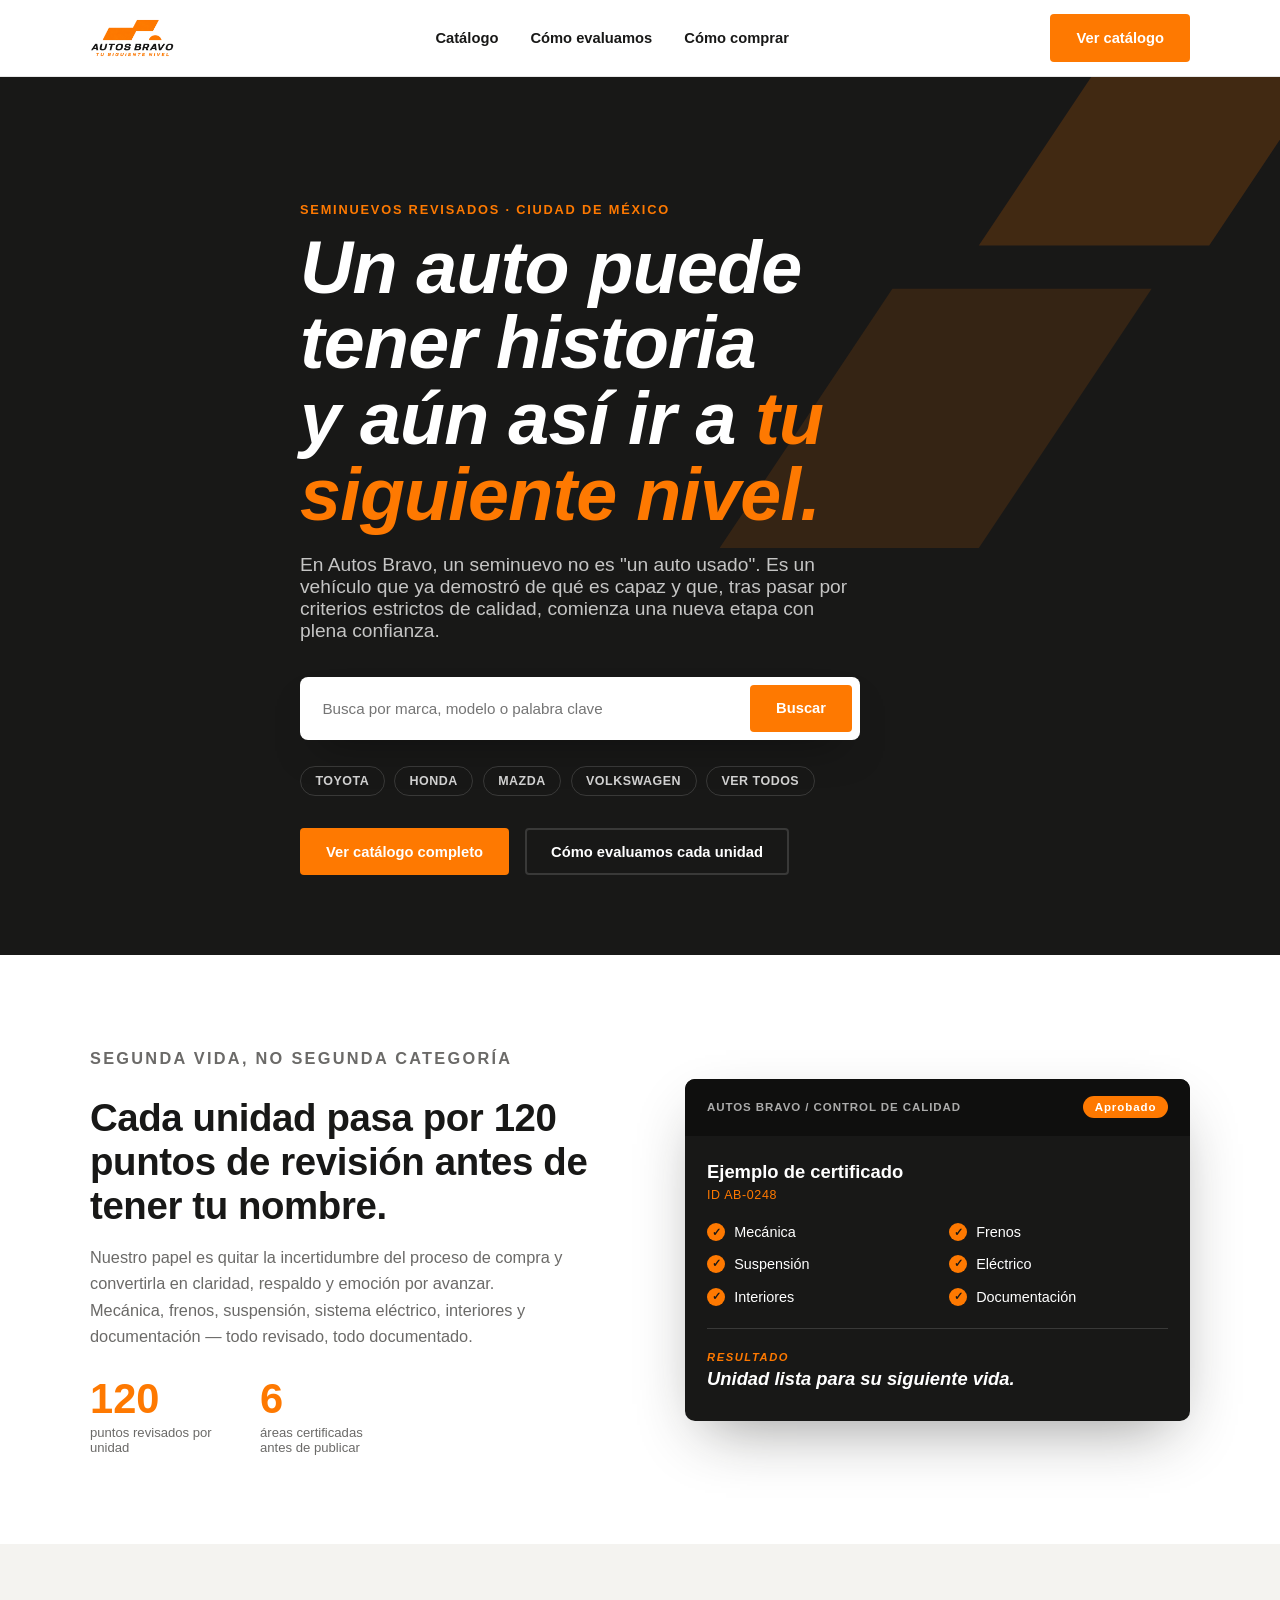
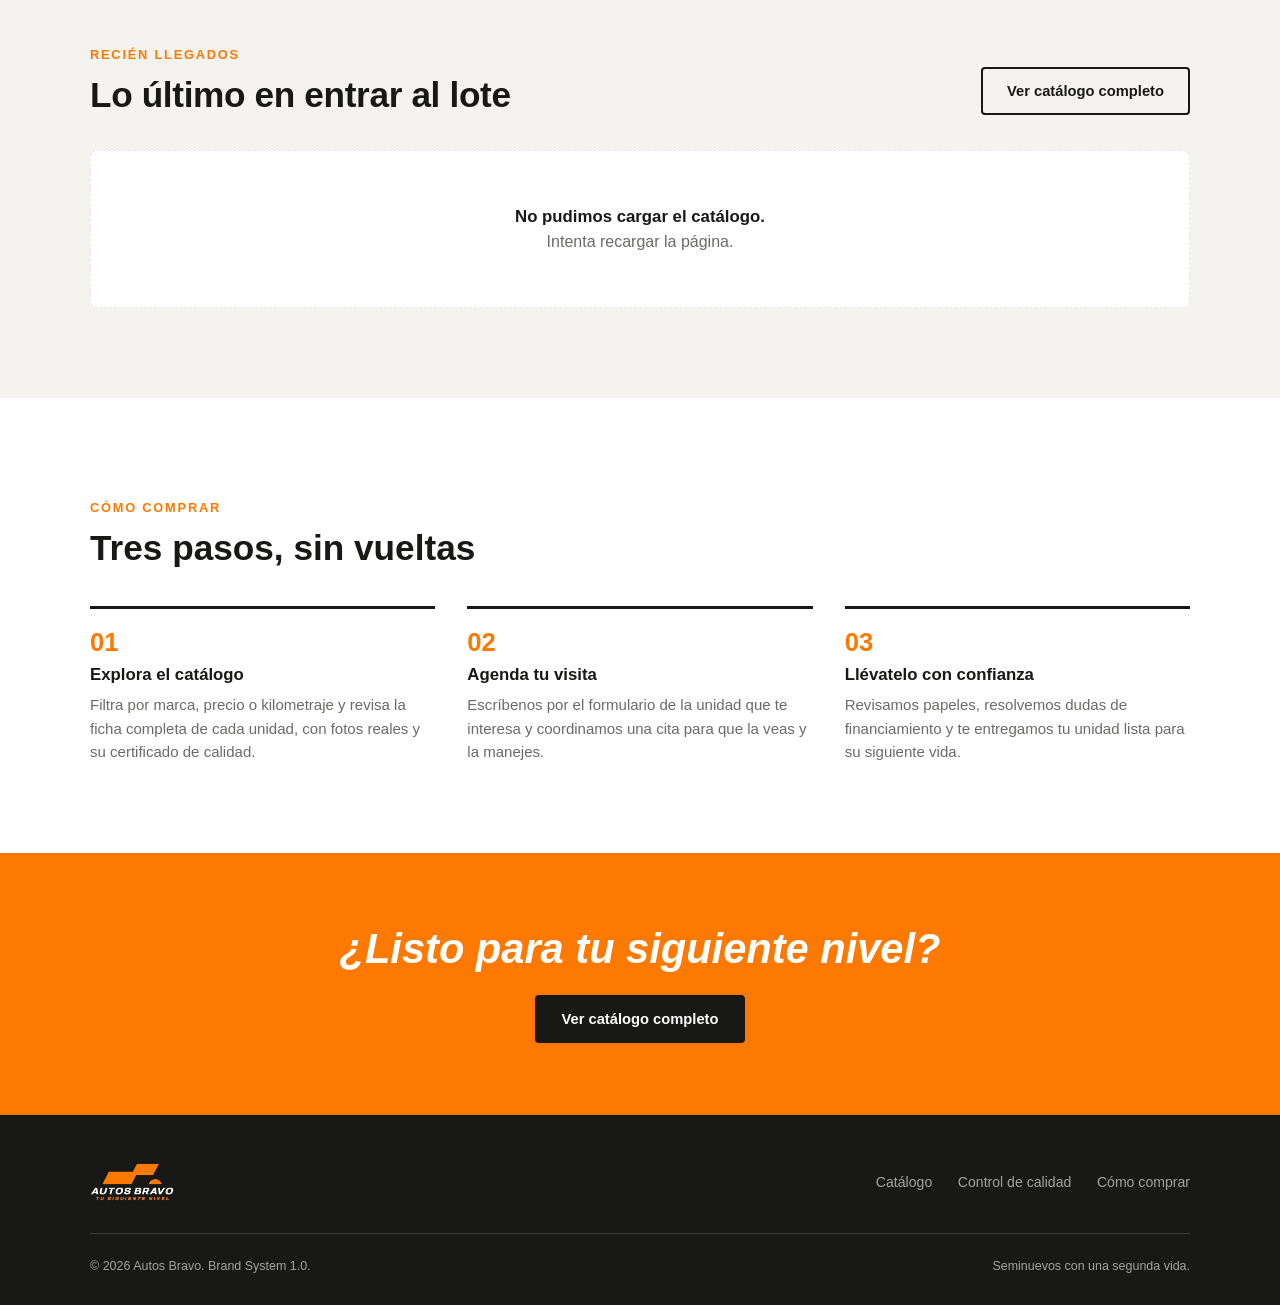
==== commit 4c144da5: "Add files via upload" ====
--- a/index.html
+++ b/index.html
@@ -15,15 +15,7 @@
 <header class="site-header">
   <div class="wrap">
     <a href="index.html" class="logo" aria-label="Autos Bravo — inicio">
-      <svg viewBox="0 0 64 48" fill="none" xmlns="http://www.w3.org/2000/svg" aria-hidden="true">
-        <path d="M2 48L14 30H38L26 48H2Z" fill="#FE7901"/>
-        <path d="M26 26L38 8H62L50 26H26Z" fill="#FE7901"/>
-        <path d="M50 26C50 21.5817 53.5817 18 58 18C62.4183 18 62 21.5817 62 26H50Z" fill="#FE7901"/>
-      </svg>
-      <span class="logo-text">
-        <span class="nombre">AUTOS BRAVO</span>
-        <span class="tagline">Tu siguiente nivel</span>
-      </span>
+      <img src="logo.png" alt="Autos Bravo — Tu siguiente nivel" class="logo-img">
     </a>
     <ul class="nav-links">
       <li><a href="catalogo.html">Catálogo</a></li>
@@ -156,15 +148,7 @@
   <div class="wrap">
     <div class="footer-top">
       <a href="index.html" class="logo logo--onDark">
-        <svg viewBox="0 0 64 48" fill="none" xmlns="http://www.w3.org/2000/svg" aria-hidden="true">
-          <path d="M2 48L14 30H38L26 48H2Z" fill="#FE7901"/>
-          <path d="M26 26L38 8H62L50 26H26Z" fill="#FE7901"/>
-          <path d="M50 26C50 21.5817 53.5817 18 58 18C62.4183 18 62 21.5817 62 26H50Z" fill="#FE7901"/>
-        </svg>
-        <span class="logo-text">
-          <span class="nombre">AUTOS BRAVO</span>
-          <span class="tagline">Tu siguiente nivel</span>
-        </span>
+        <img src="logo-light.png" alt="Autos Bravo — Tu siguiente nivel" class="logo-img">
       </a>
       <ul class="footer-nav">
         <li><a href="catalogo.html">Catálogo</a></li>
--- a/estilos.css
+++ b/estilos.css
@@ -87,28 +87,8 @@
 /* ==========================================================================
    Logo (SVG + wordmark recreados del brandbook, sin assets externos)
    ========================================================================== */
-.logo { display: inline-flex; align-items: center; gap: 0.6rem; }
-.logo svg { width: 34px; height: auto; flex-shrink: 0; }
-.logo-text { display: flex; flex-direction: column; line-height: 1; }
-.logo-text .nombre {
-  font-family: var(--f-display);
-  font-weight: 900;
-  font-style: normal;
-  letter-spacing: -0.01em;
-  font-size: 1.05rem;
-  color: var(--carbon);
-}
-.logo-text .tagline {
-  font-family: var(--f-data);
-  font-weight: 700;
-  font-style: italic;
-  letter-spacing: 0.08em;
-  text-transform: uppercase;
-  font-size: 0.6rem;
-  color: var(--bravo-orange);
-  margin-top: 0.15rem;
-}
-.logo--onDark .nombre { color: var(--white); }
+.logo { display: inline-flex; align-items: center; }
+.logo-img { height: 38px; width: auto; display: block; }
 
 /* ==========================================================================
    Header / navegación
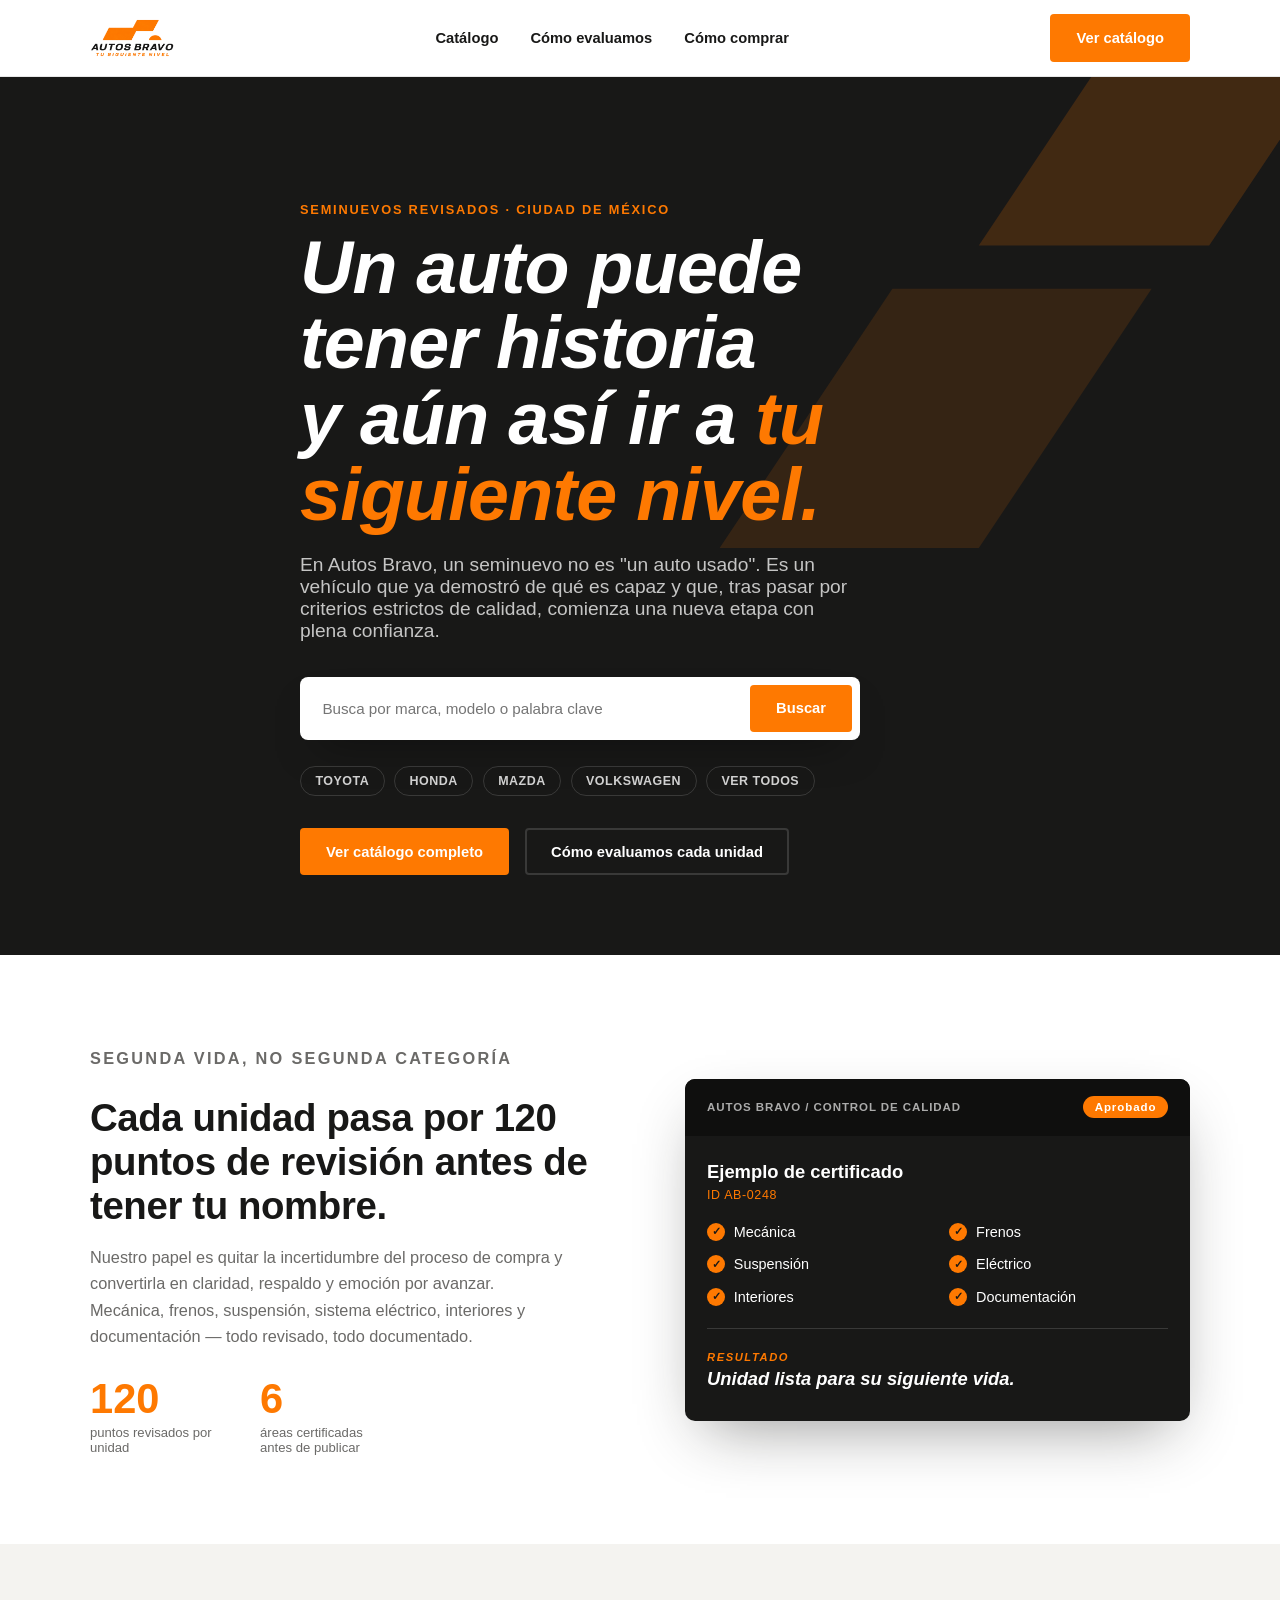
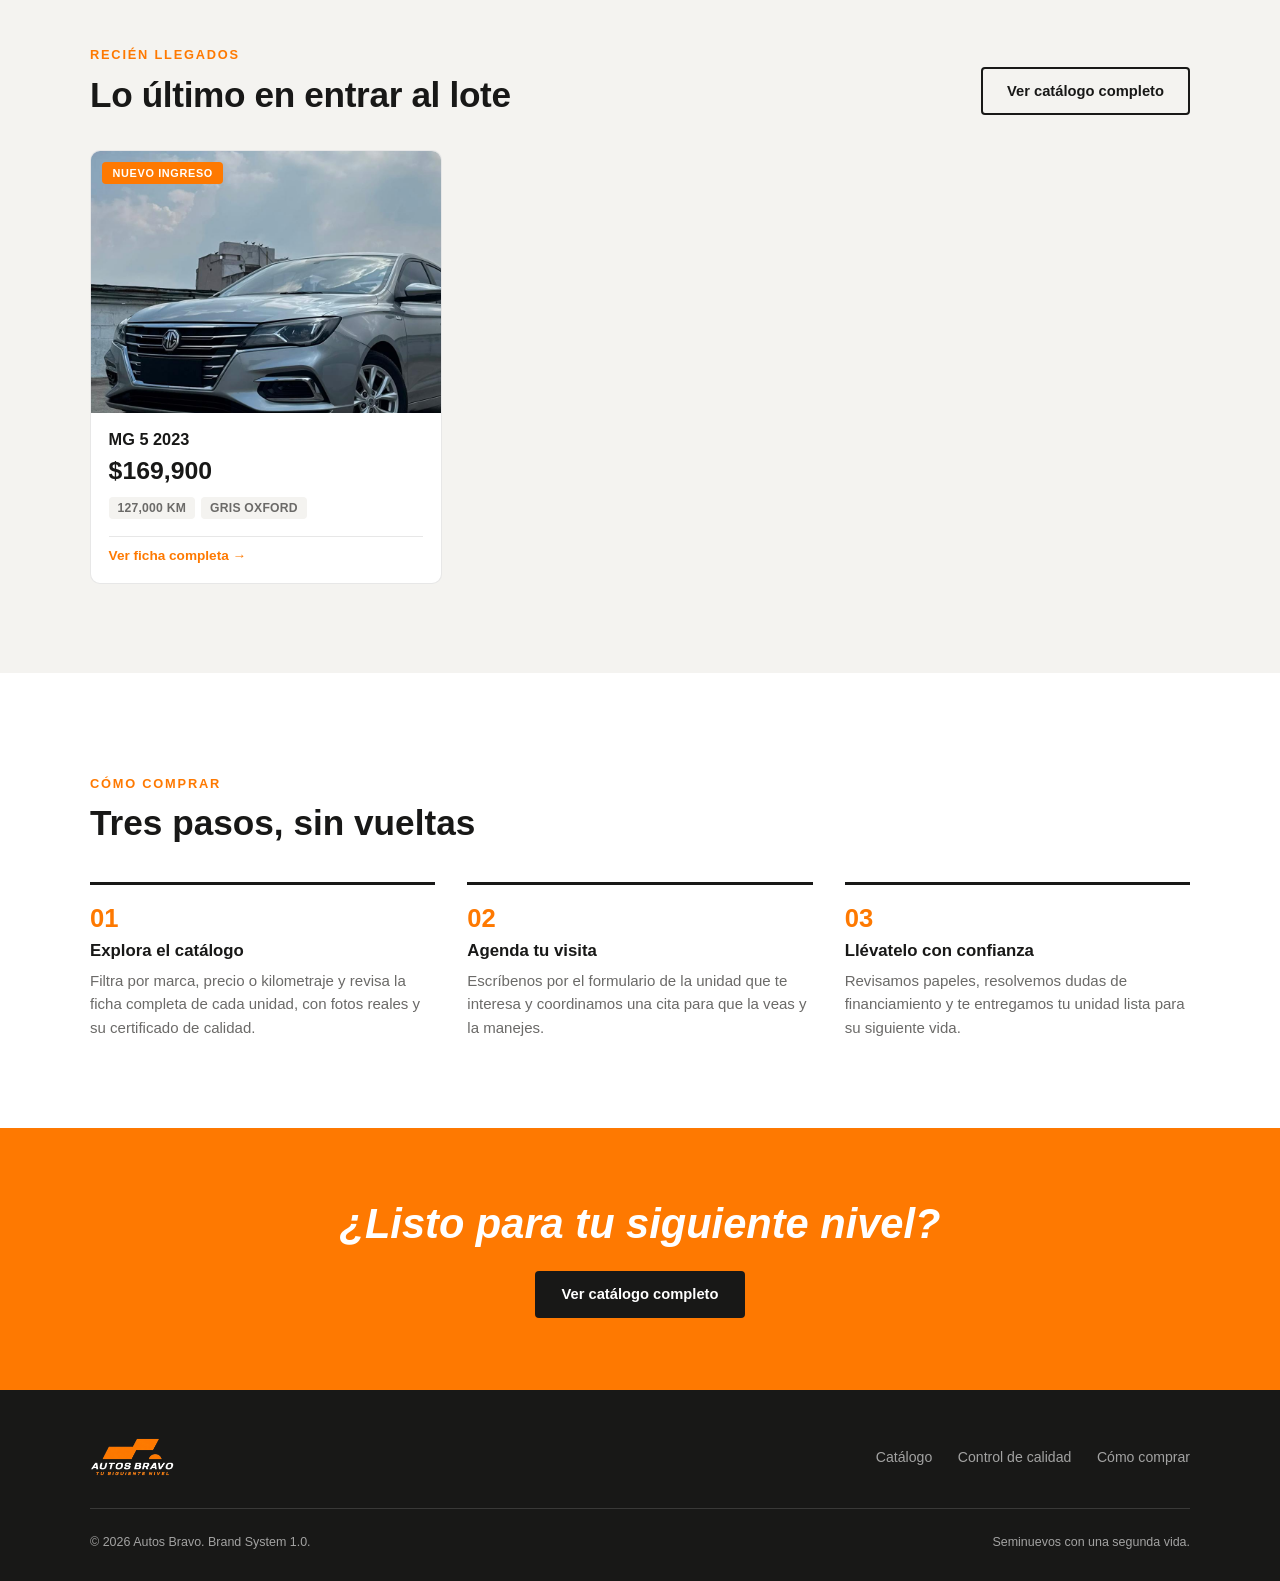
==== commit 71b4f5fa: "Add files via upload" ====
--- a/index.html
+++ b/index.html
@@ -167,11 +167,12 @@
   const fmtMXN = (n) => "$" + Number(n).toLocaleString("es-MX");
 
   function tarjetaAuto(a) {
-    const foto = a.foto
-      ? `<img src="${a.foto}" alt="${a.marca} ${a.modelo}" loading="lazy" />`
+    const fotos = (a.fotos && a.fotos.length) ? a.fotos : (a.foto ? [a.foto] : []);
+    const foto = fotos.length
+      ? `<img src="${fotos[0]}" alt="${a.marca} ${a.modelo}" loading="lazy" />`
       : `<div class="sin-foto">Sin foto</div>`;
     return `
-      <a href="catalogo.html" class="auto-card">
+      <a href="auto.html?id=${a.id}" class="auto-card">
         <div class="foto-wrap">
           ${foto}
           <span class="badge-nuevo badge-nuevo--orange">Nuevo ingreso</span>
--- a/estilos.css
+++ b/estilos.css
@@ -396,6 +396,25 @@
 }
 .auto-card .ver-btn:hover { color: var(--carbon); }
 
+.mini-fotos {
+  display: flex;
+  gap: 0.4rem;
+  padding: 0.6rem 1.1rem 0;
+  overflow-x: auto;
+}
+.mini-foto {
+  width: 44px; height: 34px;
+  object-fit: cover;
+  border-radius: 4px;
+  cursor: pointer;
+  opacity: 0.6;
+  border: 2px solid transparent;
+  transition: opacity 0.15s ease, border-color 0.15s ease;
+  flex-shrink: 0;
+}
+.mini-foto:hover { opacity: 0.9; }
+.mini-foto.activa { opacity: 1; border-color: var(--bravo-orange); }
+
 /* ==========================================================================
    Buscador en el hero (estilo marketplace)
    ========================================================================== */
